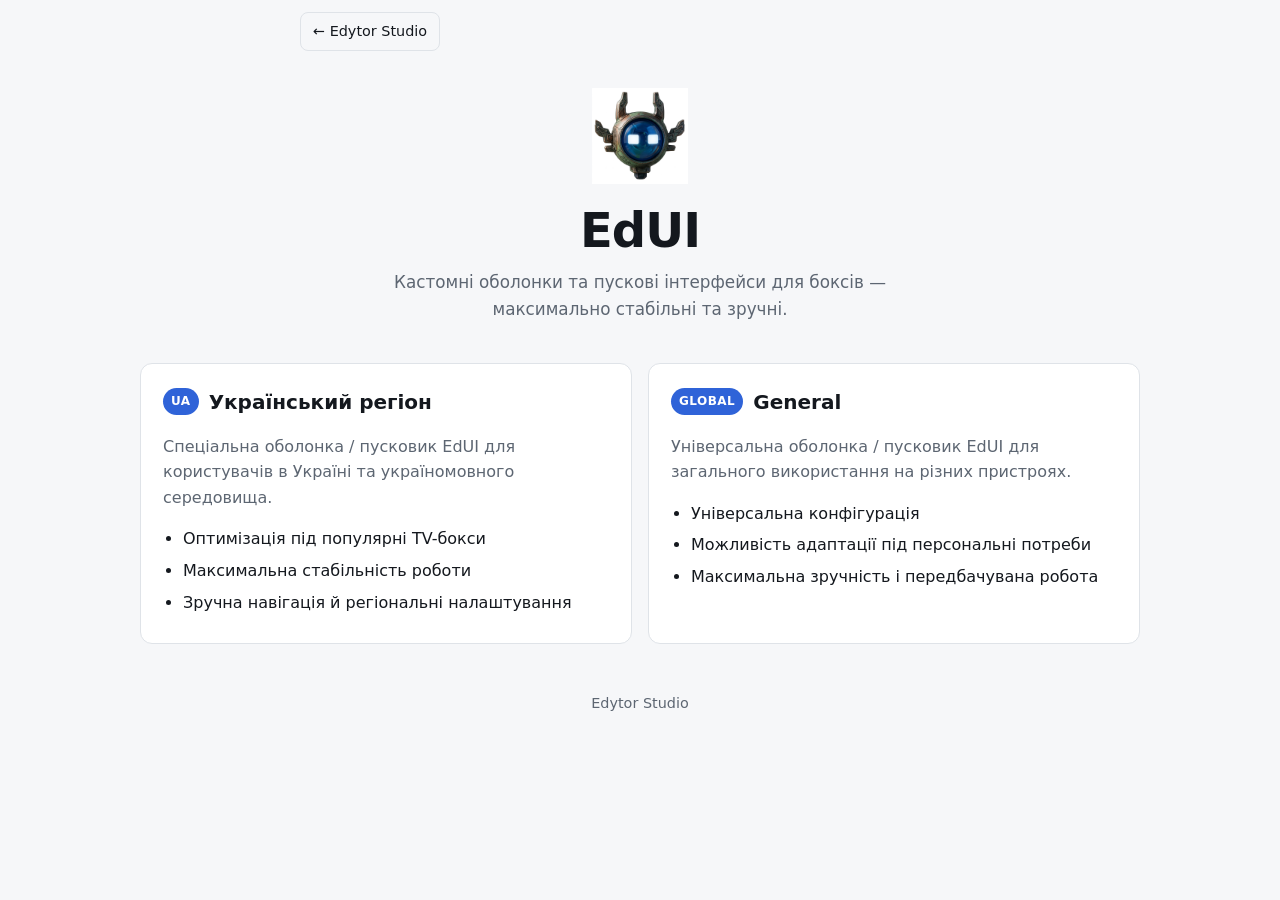
==== edui.html @ 5cd1b6b3 "Add EdUI navigation and landing page with UA and General descriptions" ====
<!DOCTYPE html>
<html lang="uk">
<head>
  <meta charset="utf-8">
  <meta name="viewport" content="width=device-width, initial-scale=1">
  <title>EdUI — Edytor Studio</title>
  <meta name="description" content="EdUI — custom shells and launchers for set-top boxes.">
  <link rel="icon" href="icon.png">
  <link rel="canonical" href="https://edytorstudio.github.io/edui.html">
  <meta name="theme-color" content="#0e1116">
  <link rel="stylesheet" href="style.css">
</head>
<body>
  <header class="hero edui-hero">
    <a class="edui-back btn" href="index.html">← Edytor Studio</a>
    <img class="logo" src="icon.png" alt="Edytor Studio">
    <h1>EdUI</h1>
    <p>Кастомні оболонки та пускові інтерфейси для боксів — максимально стабільні та зручні.</p>
  </header>

  <main>
    <section class="edui-grid" aria-label="Версії EdUI">
      <article class="edui-card">
        <div class="edui-card-head">
          <span class="edui-badge">UA</span>
          <h2>Український регіон</h2>
        </div>
        <p>Спеціальна оболонка / пусковик EdUI для користувачів в Україні та україномовного середовища.</p>
        <ul>
          <li>Оптимізація під популярні TV-бокси</li>
          <li>Максимальна стабільність роботи</li>
          <li>Зручна навігація й регіональні налаштування</li>
        </ul>
      </article>

      <article class="edui-card">
        <div class="edui-card-head">
          <span class="edui-badge">GLOBAL</span>
          <h2>General</h2>
        </div>
        <p>Універсальна оболонка / пусковик EdUI для загального використання на різних пристроях.</p>
        <ul>
          <li>Універсальна конфігурація</li>
          <li>Можливість адаптації під персональні потреби</li>
          <li>Максимальна зручність і передбачувана робота</li>
        </ul>
      </article>
    </section>
  </main>

  <footer class="muted">Edytor Studio</footer>
</body>
</html>
---- style.css ----
:root{--bg:#0e1116;--panel:#151a21;--line:#252c36;--text:#e8ebef;--muted:#8a94a3;--acc:#5b8def;color-scheme:dark}
@media (prefers-color-scheme:light){:root{--bg:#f6f7f9;--panel:#fff;--line:#dfe3e8;--text:#14181e;--muted:#5d6672;--acc:#2f63d8;color-scheme:light}}
*{box-sizing:border-box}
html{scroll-behavior:smooth}
body{margin:0;background:var(--bg);color:var(--text);font:16px/1.6 system-ui,-apple-system,"Segoe UI",Roboto,sans-serif}
.muted{color:var(--muted)}
.topnav{height:58px;display:flex;align-items:center;gap:24px;max-width:1040px;margin:0 auto;padding:0 20px;border-bottom:1px solid var(--line)}
.topnav-brand,.topnav-link{color:var(--text);text-decoration:none;font-weight:700}
.topnav-brand{margin-right:auto}
.topnav-link{padding:7px 12px;border:1px solid var(--line);border-radius:8px}
.topnav-link:hover{border-color:var(--acc);color:var(--acc)}
.hero{max-width:720px;margin:0 auto;padding:72px 20px 40px;text-align:center}
.logo{width:96px;height:96px;object-fit:contain;display:block;margin:0 auto 20px}
h1{margin:0 0 12px;font-size:clamp(2rem,6vw,3rem);letter-spacing:-.02em;line-height:1.1}
.hero p{margin:0 auto;max-width:56ch;color:var(--muted);font-size:1.05rem}
main,footer{max-width:1040px;margin:0 auto;padding:0 20px}
.bar{display:flex;align-items:baseline;justify-content:space-between;margin-bottom:12px}
h2{margin:0;font-size:1.4rem}
#q{width:100%;padding:12px 14px;margin-bottom:20px;border:1px solid var(--line);border-radius:10px;background:var(--panel);color:var(--text);font:inherit}
#q:focus,.btn:focus-visible{outline:2px solid var(--acc);outline-offset:1px}
.grid{display:grid;grid-template-columns:repeat(auto-fill,minmax(280px,1fr));gap:16px}
.card{display:flex;flex-direction:column;background:var(--panel);border:1px solid var(--line);border-radius:12px;overflow:hidden}
.thumb{height:170px;flex:none;display:flex;align-items:center;justify-content:center;background:var(--bg);border-bottom:1px solid var(--line);padding:12px}
.thumb img{max-width:100%;max-height:100%;object-fit:contain}
.body{padding:16px;display:flex;flex-direction:column;gap:8px;flex:1}
.body h3{margin:0;font-size:1.1rem}
.body p{margin:0;color:var(--muted);font-size:.95rem;flex:1}
.actions{display:flex;flex-wrap:wrap;gap:8px;margin-top:8px}
.btn{display:inline-block;padding:7px 12px;border:1px solid var(--line);border-radius:8px;background:transparent;color:var(--text);font:inherit;font-size:.9rem;text-decoration:none;cursor:pointer}
.btn:hover{border-color:var(--acc)}
.btn.main{background:var(--acc);border-color:var(--acc);color:#fff}
footer{padding-top:48px;padding-bottom:32px;text-align:center;font-size:.9rem}
.view{position:fixed;inset:0;background:rgba(0,0,0,.6);overflow:auto;padding:20px;z-index:10}
.view[hidden]{display:none}
.sheet{max-width:820px;margin:0 auto;background:var(--panel);border:1px solid var(--line);border-radius:12px;padding:20px}
.md{overflow-wrap:anywhere}
.md img{max-width:100%;height:auto}
.md pre{overflow:auto;padding:12px;background:var(--bg);border-radius:8px}
.md code{font-family:ui-monospace,Consolas,monospace;font-size:.9em}
.md :not(pre)>code{background:var(--bg);padding:2px 5px;border-radius:4px}
.md a{color:var(--acc)}
.md blockquote{margin:12px 0;padding-left:12px;border-left:3px solid var(--line);color:var(--muted)}
.md hr{border:0;border-top:1px solid var(--line)}
body.lock{overflow:hidden}
.lang{position:absolute;top:70px;right:12px}
.lang select{padding:6px 8px;border:1px solid var(--line);border-radius:8px;background:var(--panel);color:var(--text);font:inherit;font-size:.9rem}
.lang select:focus-visible{outline:2px solid var(--acc);outline-offset:1px}
.hero p+p{margin-top:10px;color:var(--text)}
.thumb img{min-width:0;min-height:0}
.ph{font-size:3rem;font-weight:700;color:var(--muted);opacity:.45}
.tw{overflow-x:auto;margin:12px 0}
.md table{border-collapse:collapse;width:100%}
.md th,.md td{border:1px solid var(--line);padding:6px 10px;text-align:left}
.md img{vertical-align:middle}
.md h1,.md h2{border-bottom:1px solid var(--line);padding-bottom:6px}
.edui-hero{position:relative;padding-top:88px}
.edui-back{position:absolute;top:12px;left:20px}
.edui-grid{display:grid;grid-template-columns:repeat(auto-fit,minmax(280px,1fr));gap:16px}
.edui-card{background:var(--panel);border:1px solid var(--line);border-radius:12px;padding:22px}
.edui-card-head{display:flex;align-items:center;gap:10px;margin-bottom:10px}
.edui-card h2{font-size:1.25rem}
.edui-card p{color:var(--muted)}
.edui-card ul{margin:14px 0 0;padding-left:20px}
.edui-card li{margin:6px 0}
.edui-badge{display:inline-block;padding:4px 8px;border-radius:999px;background:var(--acc);color:#fff;font-size:.75rem;font-weight:800;letter-spacing:.04em}
@media(max-width:600px){.topnav{padding:0 12px}.topnav-brand{font-size:.95rem}.lang{top:70px}.hero{padding-top:64px}.edui-hero{padding-top:82px}}
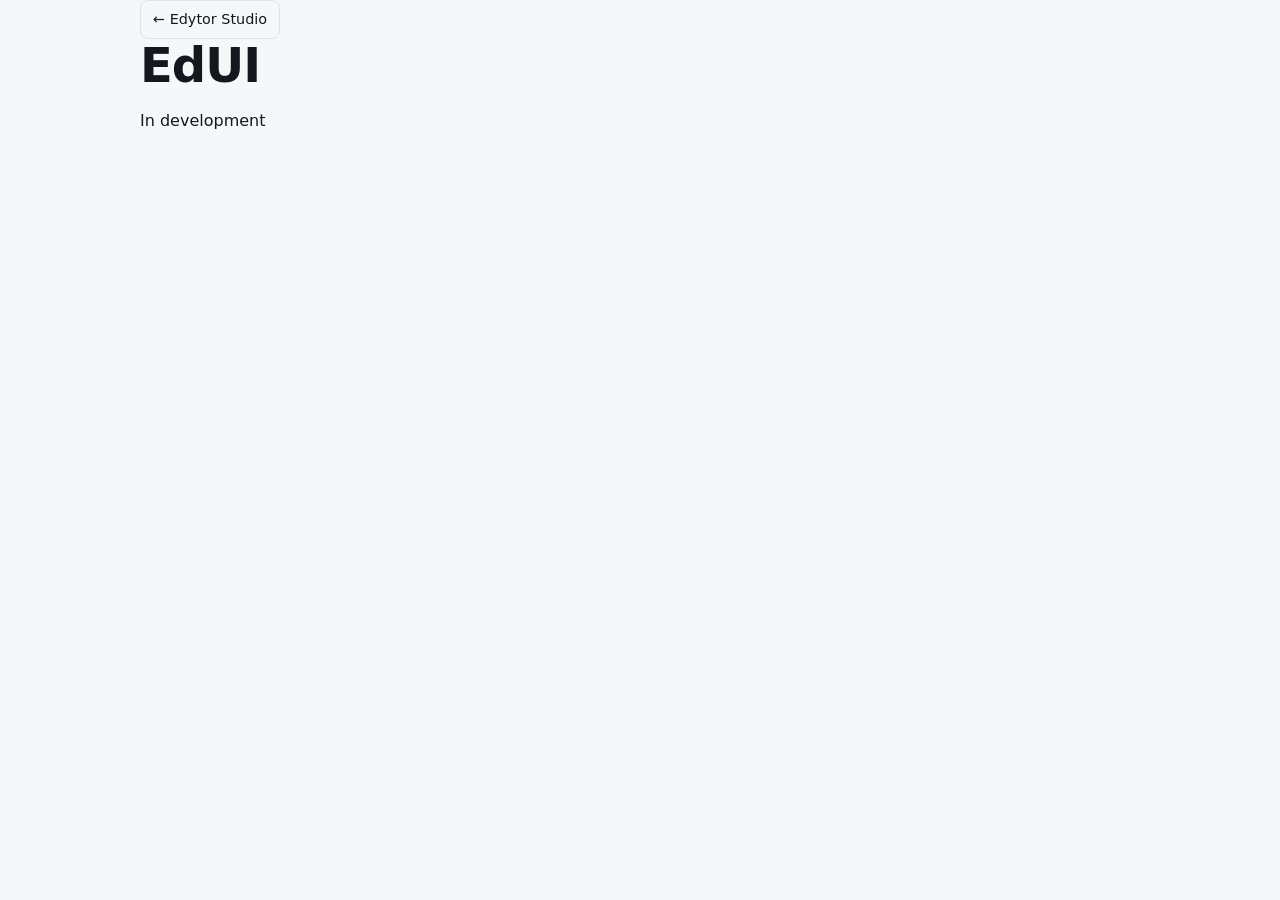
==== commit 608dd948: "Replace EdUI page with a simple localized in-development status" ====
--- a/edui.html
+++ b/edui.html
@@ -4,50 +4,41 @@
   <meta charset="utf-8">
   <meta name="viewport" content="width=device-width, initial-scale=1">
   <title>EdUI — Edytor Studio</title>
-  <meta name="description" content="EdUI — custom shells and launchers for set-top boxes.">
+  <meta name="description" content="EdUI">
   <link rel="icon" href="icon.png">
-  <link rel="canonical" href="https://edytorstudio.github.io/edui.html">
-  <meta name="theme-color" content="#0e1116">
   <link rel="stylesheet" href="style.css">
 </head>
 <body>
-  <header class="hero edui-hero">
-    <a class="edui-back btn" href="index.html">← Edytor Studio</a>
-    <img class="logo" src="icon.png" alt="Edytor Studio">
-    <h1>EdUI</h1>
-    <p>Кастомні оболонки та пускові інтерфейси для боксів — максимально стабільні та зручні.</p>
-  </header>
-
-  <main>
-    <section class="edui-grid" aria-label="Версії EdUI">
-      <article class="edui-card">
-        <div class="edui-card-head">
-          <span class="edui-badge">UA</span>
-          <h2>Український регіон</h2>
-        </div>
-        <p>Спеціальна оболонка / пусковик EdUI для користувачів в Україні та україномовного середовища.</p>
-        <ul>
-          <li>Оптимізація під популярні TV-бокси</li>
-          <li>Максимальна стабільність роботи</li>
-          <li>Зручна навігація й регіональні налаштування</li>
-        </ul>
-      </article>
-
-      <article class="edui-card">
-        <div class="edui-card-head">
-          <span class="edui-badge">GLOBAL</span>
-          <h2>General</h2>
-        </div>
-        <p>Універсальна оболонка / пусковик EdUI для загального використання на різних пристроях.</p>
-        <ul>
-          <li>Універсальна конфігурація</li>
-          <li>Можливість адаптації під персональні потреби</li>
-          <li>Максимальна зручність і передбачувана робота</li>
-        </ul>
-      </article>
+  <main class="edui-page">
+    <a class="btn" href="index.html" data-back>← Edytor Studio</a>
+    <section class="edui-message" aria-labelledby="edui-title">
+      <h1 id="edui-title">EdUI</h1>
+      <p id="edui-status"></p>
     </section>
   </main>
-
-  <footer class="muted">Edytor Studio</footer>
+  <script>
+    (function () {
+      var messages = {
+        en: 'In development',
+        uk: 'В розробці',
+        ru: 'В разработке',
+        de: 'In Entwicklung',
+        es: 'En desarrollo',
+        pl: 'W rozwoju'
+      };
+      var lang = 'en';
+      try {
+        var saved = localStorage.getItem('lang');
+        if (saved && messages[saved]) lang = saved;
+        else {
+          lang = (navigator.language || 'en').slice(0, 2).toLowerCase();
+          if (lang === 'ua') lang = 'uk';
+          if (!messages[lang]) lang = 'en';
+        }
+      } catch (e) {}
+      document.documentElement.lang = lang;
+      document.getElementById('edui-status').textContent = messages[lang];
+    })();
+  </script>
 </body>
 </html>
